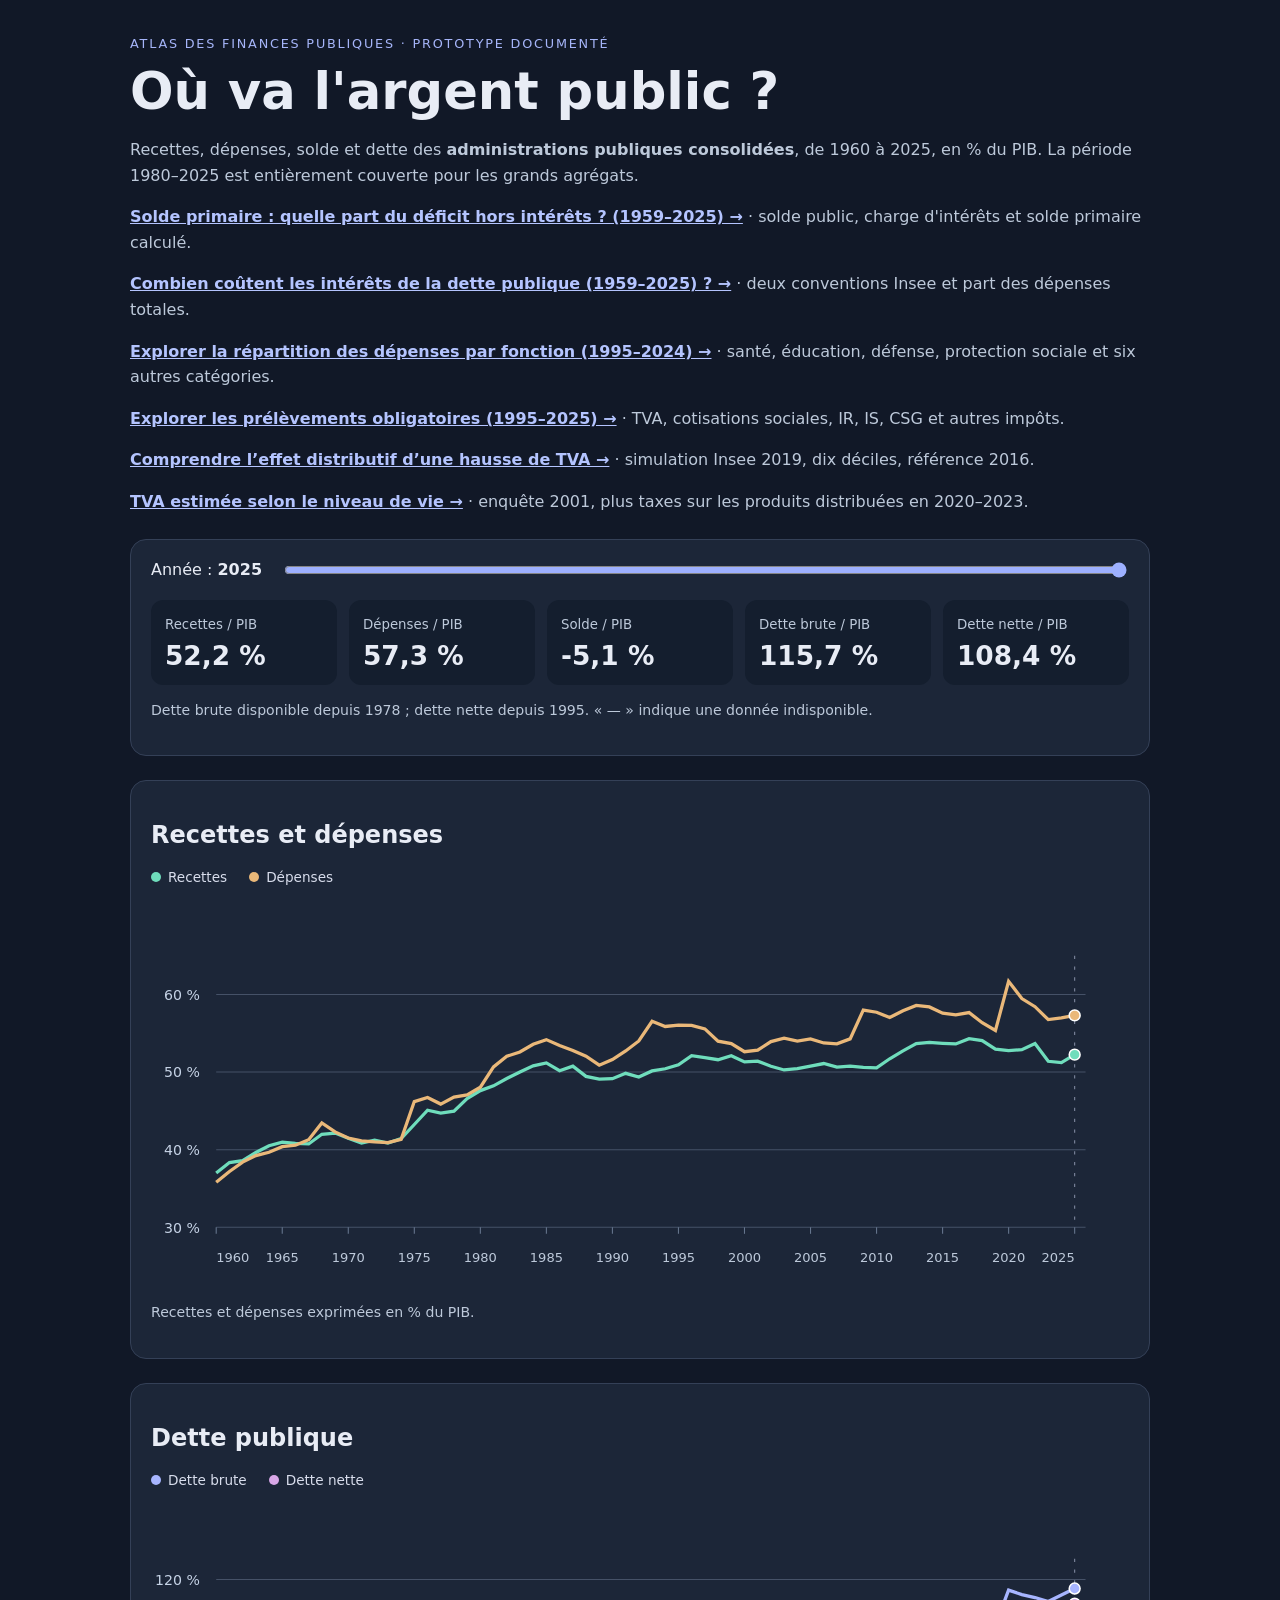
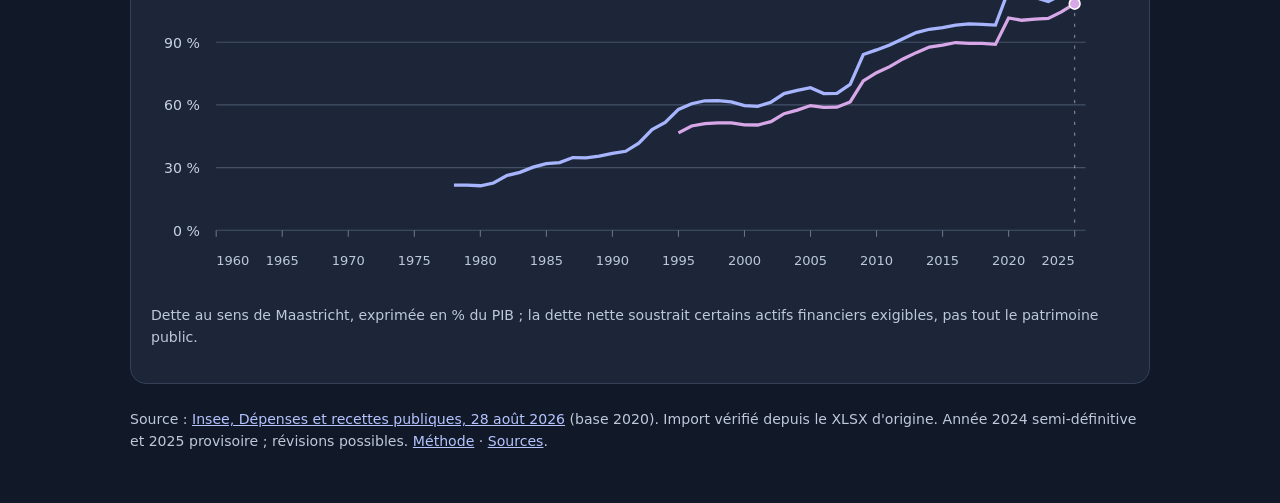
==== index.html @ 4e677087 "feat: explore S13 primary fiscal balance from official Insee accounts 1959–2025" ====
<!doctype html>
<html lang="fr"><head><meta charset="utf-8"><meta name="viewport" content="width=device-width,initial-scale=1">
<title>budget_fr — Finances publiques françaises 1960–2025</title>
<style>
:root{font-family:system-ui,-apple-system,sans-serif;color:#e8ecf5;background:#111827}*{box-sizing:border-box}
body{max-width:1060px;margin:auto;padding:36px 20px}h1{font-size:clamp(2rem,4vw,3.5rem);margin:10px 0}
p{line-height:1.6;color:#bdc9da}.eyebrow{color:#a6b5f9;text-transform:uppercase;letter-spacing:.14em;font-size:.8rem}
.panel{background:#1c2638;border:1px solid #344057;border-radius:16px;padding:20px;margin:24px 0}
.controls{display:flex;gap:20px;flex-wrap:wrap;align-items:center}.metrics{display:grid;grid-template-columns:repeat(5,minmax(0,1fr));gap:12px;margin-top:20px}
.metric{padding:14px;background:#141e2e;border-radius:12px}.metric strong{display:block;font-size:1.65rem;margin-top:7px}.metric small{color:#bdc9da}
input{accent-color:#9db0ff;flex:1;min-width:200px}svg{width:100%;height:auto;display:block}
.legend{display:flex;gap:22px;flex-wrap:wrap;font-size:.85rem;color:#d8ddec}
.dot{display:inline-block;width:10px;height:10px;border-radius:50%;margin-right:7px}.foot{font-size:.88rem}a{color:#b4c4ff}
@media(max-width:760px){.metrics{grid-template-columns:repeat(2,minmax(0,1fr))}}
@media(max-width:520px){body{padding:22px 14px}.metrics{grid-template-columns:1fr}}
</style></head><body>
<div class="eyebrow">Atlas des finances publiques · Prototype documenté</div>
<h1>Où va l'argent public&nbsp;?</h1>
<p>Recettes, dépenses, solde et dette des <strong>administrations publiques consolidées</strong>, de 1960 à 2025, en % du PIB. La période 1980–2025 est entièrement couverte pour les grands agrégats.</p>
<p><a href="/solde-primaire.html"><strong>Solde primaire : quelle part du déficit hors intérêts ? (1959–2025) →</strong></a> · solde public, charge d'intérêts et solde primaire calculé.</p>
<p><a href="/interets.html"><strong>Combien coûtent les intérêts de la dette publique (1959–2025) ? →</strong></a> · deux conventions Insee et part des dépenses totales.</p>
<p><a href="/fonctions.html"><strong>Explorer la répartition des dépenses par fonction (1995–2024) →</strong></a> · santé, éducation, défense, protection sociale et six autres catégories.</p>
<p><a href="/recettes.html"><strong>Explorer les prélèvements obligatoires (1995–2025) →</strong></a> · TVA, cotisations sociales, IR, IS, CSG et autres impôts.</p>
<p><a href="/tva-justice.html"><strong>Comprendre l’effet distributif d’une hausse de TVA →</strong></a> · simulation Insee 2019, dix déciles, référence 2016.</p>
<p><a href="/tva-incidence.html"><strong>TVA estimée selon le niveau de vie →</strong></a> · enquête 2001, plus taxes sur les produits distribuées en 2020–2023.</p>
<section class="panel"><div class="controls"><label for="year">Année : <strong id="year-label">2025</strong></label><input id="year" aria-label="Sélectionner une année" type="range" min="1960" max="2025" value="2025"></div>
<div class="metrics">
<div class="metric"><small>Recettes / PIB</small><strong id="revenue">—</strong></div>
<div class="metric"><small>Dépenses / PIB</small><strong id="expenditure">—</strong></div>
<div class="metric"><small>Solde / PIB</small><strong id="balance">—</strong></div>
<div class="metric"><small>Dette brute / PIB</small><strong id="gross-debt">—</strong></div>
<div class="metric"><small>Dette nette / PIB</small><strong id="net-debt">—</strong></div>
</div><p class="foot">Dette brute disponible depuis 1978 ; dette nette depuis 1995. « — » indique une donnée indisponible.</p></section>
<section class="panel"><h2>Recettes et dépenses</h2><div class="legend"><span><i class="dot" style="background:#6fddbc"></i>Recettes</span><span><i class="dot" style="background:#eab879"></i>Dépenses</span></div>
<svg id="chart" viewBox="0 0 900 370" role="img" aria-label="Évolution des recettes et dépenses publiques de 1960 à 2025, en pourcentage du PIB"></svg>
<p class="foot">Recettes et dépenses exprimées en % du PIB.</p></section>
<section class="panel"><h2>Dette publique</h2><div class="legend"><span><i class="dot" style="background:#a7b5ff"></i>Dette brute</span><span><i class="dot" style="background:#d8a7e7"></i>Dette nette</span></div>
<svg id="debt-chart" viewBox="0 0 900 370" role="img" aria-label="Dette publique brute depuis 1978 et dette nette depuis 1995"></svg>
<p class="foot">Dette au sens de Maastricht, exprimée en % du PIB ; la dette nette soustrait certains actifs financiers exigibles, pas tout le patrimoine public.</p></section>
<p class="foot">Source : <a href="https://www.insee.fr/fr/statistiques/2381414">Insee, Dépenses et recettes publiques, 28 août 2026</a> (base 2020). Import vérifié depuis le XLSX d'origine. Année 2024 semi-définitive et 2025 provisoire ; révisions possibles. <a href="METHODOLOGY.md">Méthode</a> · <a href="DATA_SOURCES.md">Sources</a>.</p>
<script>
(async()=>{
const response=await fetch('data/apu_1960_2025_pct_pib.csv');
if(!response.ok)throw Error('CSV indisponible');
const lines=(await response.text()).trim().split(/\r?\n/);
const fields=lines.shift().split(',');
const rows=lines.map(line=>{
 const columns=line.split(',');
 const item={};
 fields.forEach((key,i)=>{item[key]=columns[i]===''?null:Number(columns[i]);});
 return item;
});
const slider=document.getElementById('year');
const format=n=>n===null?'—':n.toLocaleString('fr-FR',{minimumFractionDigits:1,maximumFractionDigits:1})+' %';
const X=i=>60+i*790/(rows.length-1);
function yearTicks(start,end,compact){
 const step=compact?10:5;
 const years=[];
 for(let year=start;year<=end;year+=step)years.push(year);
 if(years[years.length-1]!==end){
  // Leave enough space between the last mobile ticks and the final year.
  if(compact && end-years[years.length-1]<7)years.pop();
  years.push(end);
 }
 return years;
}
const compactQuery=window.matchMedia('(max-width: 700px)');
function draw(id,series,low,high,ticks){
 const svg=document.getElementById(id);
 const Y=v=>315-(v-low)*250/(high-low);
 const grid=ticks.map(v=>'<line x1="60" x2="860" y1="'+Y(v)+'" y2="'+Y(v)+'" stroke="#455167"/><text x="45" y="'+(Y(v)+5)+'" font-size="13" fill="#c5d2e5" text-anchor="end">'+v+' %</text>').join('');
 const paths=series.map(s=>{
  let started=false;
  const path=rows.map((r,i)=>{
   const v=r[s.key];
   if(v===null){started=false;return '';}
   const op=started?'L':'M';started=true;
   return op+X(i).toFixed(1)+' '+Y(v).toFixed(1);
  }).filter(Boolean).join(' ');
  return '<path d="'+path+'" stroke="'+s.color+'" fill="none" stroke-width="3"/>';
 }).join('');
 const selected=Number(slider.value)-1960;
 const guide='<line x1="'+X(selected)+'" x2="'+X(selected)+'" y1="65" y2="315" stroke="#dbe4ff" stroke-dasharray="3 7" opacity=".52"/>';
 const markers=series.filter(s=>rows[selected][s.key]!==null).map(s=>
  '<circle cx="'+X(selected)+'" cy="'+Y(rows[selected][s.key])+'" r="5" fill="'+s.color+'" stroke="#fff" stroke-width="1.4"/>'
 ).join('');
 const years=yearTicks(1960,2025,compactQuery.matches);
 const labels=years.map((year,i)=>'<text x="'+X(year-1960)+'" y="347" fill="#bdc9da" font-size="12" text-anchor="'+(i===0?'start':i===years.length-1?'end':'middle')+'">'+year+'</text>').join('');
 const tickMarks=years.map(year=>'<line x1="'+X(year-1960)+'" x2="'+X(year-1960)+'" y1="315" y2="321" stroke="#65758d"/>').join('');
 svg.innerHTML=grid+paths+guide+markers+tickMarks+labels;
}
function selectYear(){
 const r=rows.find(r=>r.year===Number(slider.value));
 if(!r)return;
 document.getElementById('year-label').textContent=r.year;
 for(const [id,key] of [
  ['revenue','revenue_pct_gdp'],['expenditure','expenditure_pct_gdp'],
  ['balance','balance_pct_gdp'],['gross-debt','gross_debt_pct_gdp'],
  ['net-debt','net_debt_pct_gdp']])
   document.getElementById(id).textContent=format(r[key]);
 draw('chart',[{key:'revenue_pct_gdp',color:'#6fddbc'},{key:'expenditure_pct_gdp',color:'#eab879'}],30,65,[30,40,50,60]);
 draw('debt-chart',[{key:'gross_debt_pct_gdp',color:'#a7b5ff'},{key:'net_debt_pct_gdp',color:'#d8a7e7'}],0,130,[0,30,60,90,120]);
}
slider.addEventListener('input',selectYear);
compactQuery.addEventListener('change',selectYear);
selectYear();
})().catch(err=>{
 document.querySelector('.panel').insertAdjacentText('beforeend',
 'Erreur de chargement : '+err.message+'. Lancer python3 -m http.server 8000.');
});
</script></body></html>
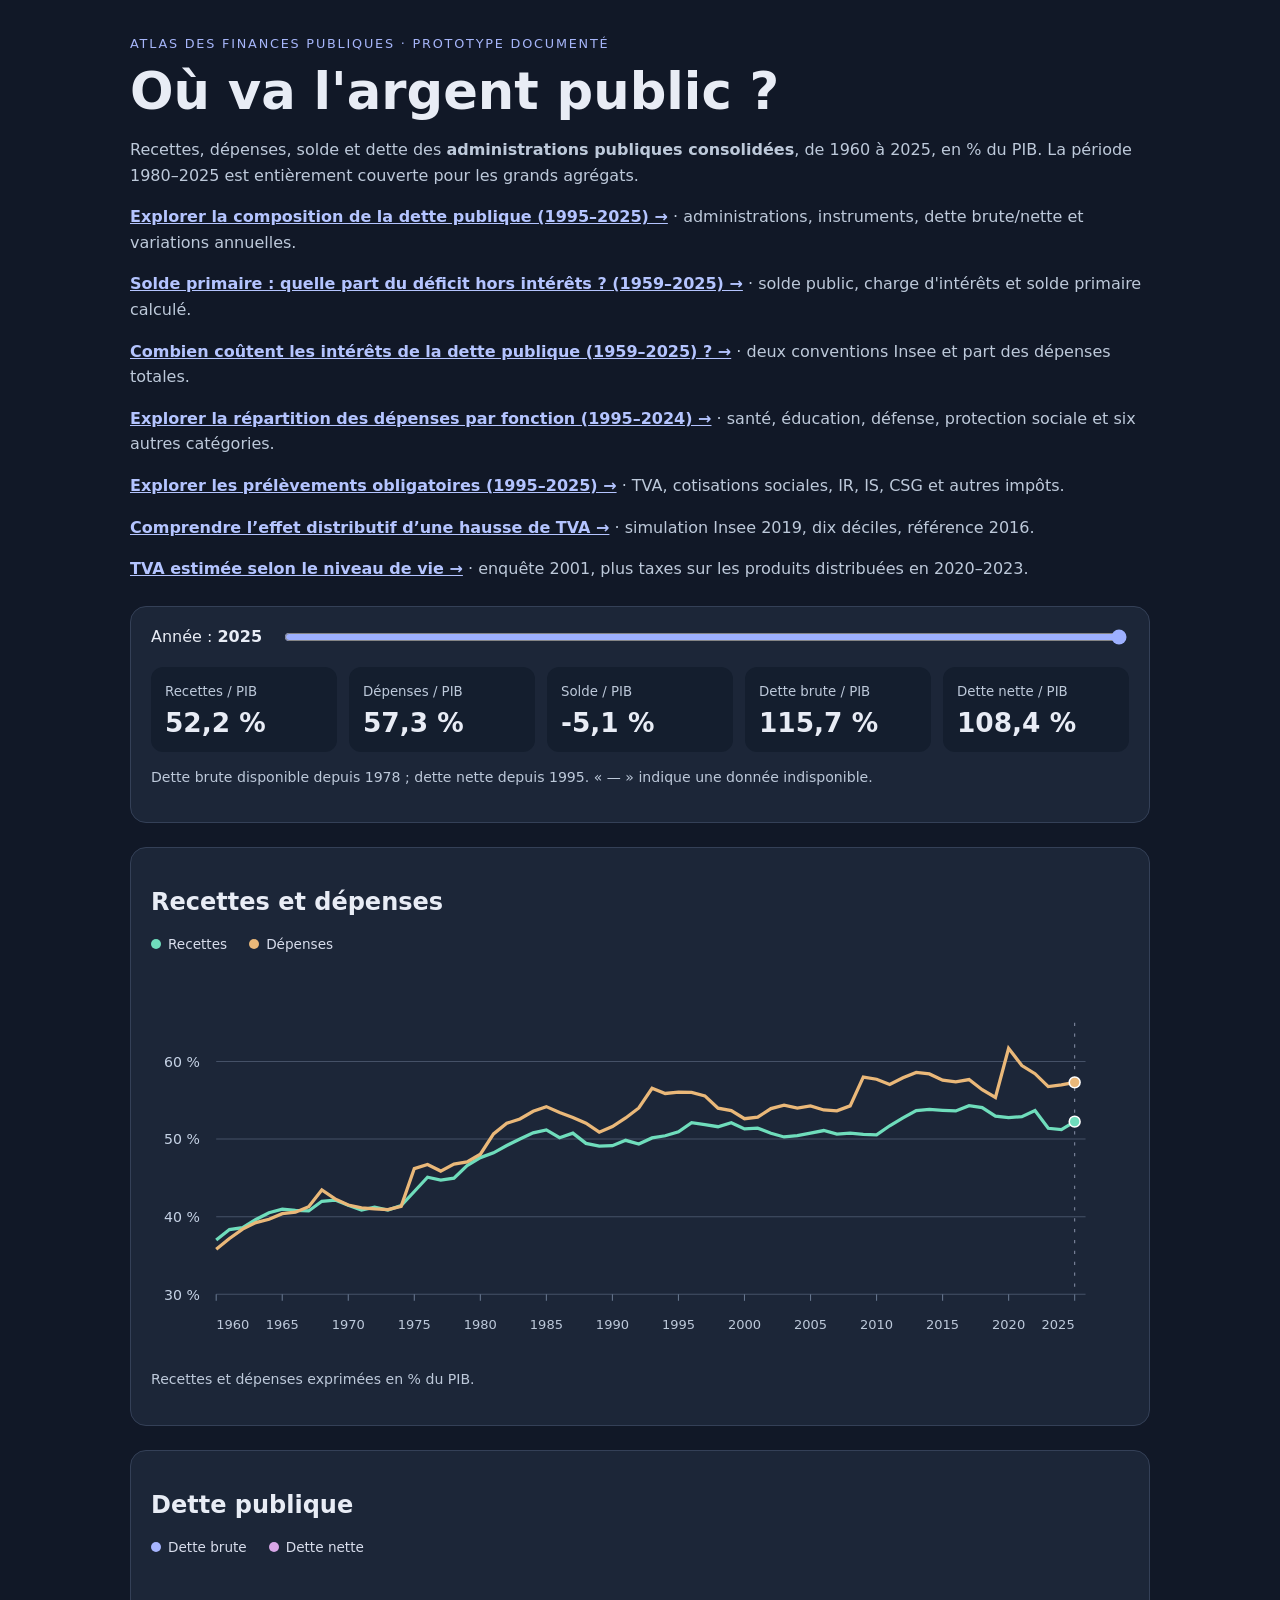
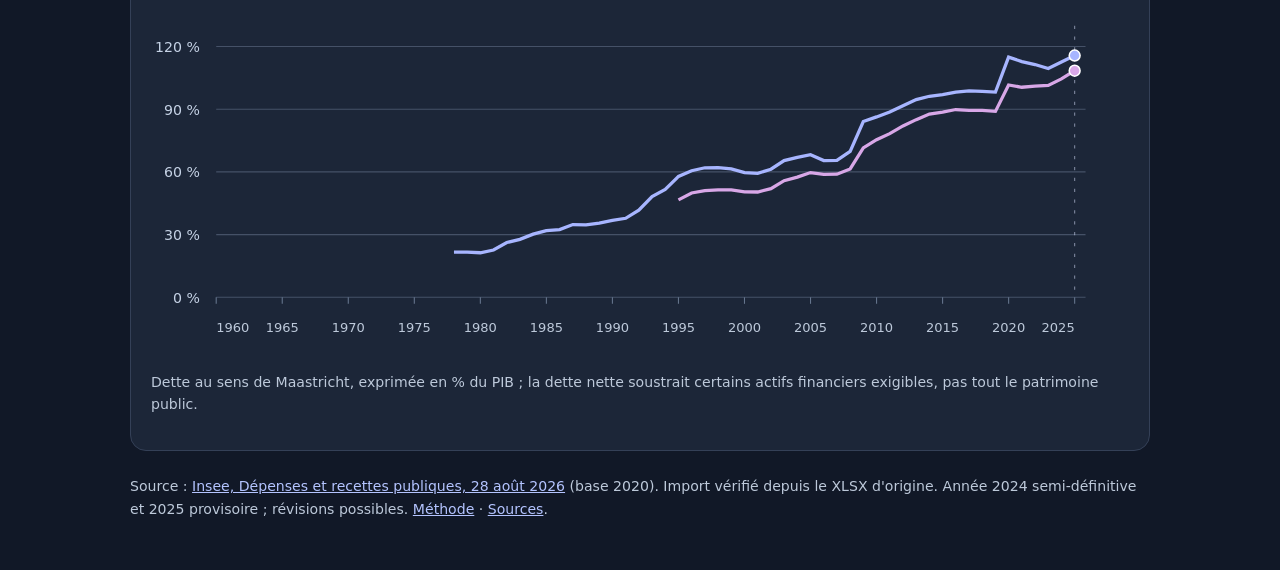
==== commit b215514d: "feat: explore composition of public debt 1995-2025" ====
--- a/index.html
+++ b/index.html
@@ -17,6 +17,7 @@
 <div class="eyebrow">Atlas des finances publiques · Prototype documenté</div>
 <h1>Où va l'argent public&nbsp;?</h1>
 <p>Recettes, dépenses, solde et dette des <strong>administrations publiques consolidées</strong>, de 1960 à 2025, en % du PIB. La période 1980–2025 est entièrement couverte pour les grands agrégats.</p>
+<p><a href="/dette.html"><strong>Explorer la composition de la dette publique (1995–2025) →</strong></a> · administrations, instruments, dette brute/nette et variations annuelles.</p>
 <p><a href="/solde-primaire.html"><strong>Solde primaire : quelle part du déficit hors intérêts ? (1959–2025) →</strong></a> · solde public, charge d'intérêts et solde primaire calculé.</p>
 <p><a href="/interets.html"><strong>Combien coûtent les intérêts de la dette publique (1959–2025) ? →</strong></a> · deux conventions Insee et part des dépenses totales.</p>
 <p><a href="/fonctions.html"><strong>Explorer la répartition des dépenses par fonction (1995–2024) →</strong></a> · santé, éducation, défense, protection sociale et six autres catégories.</p>
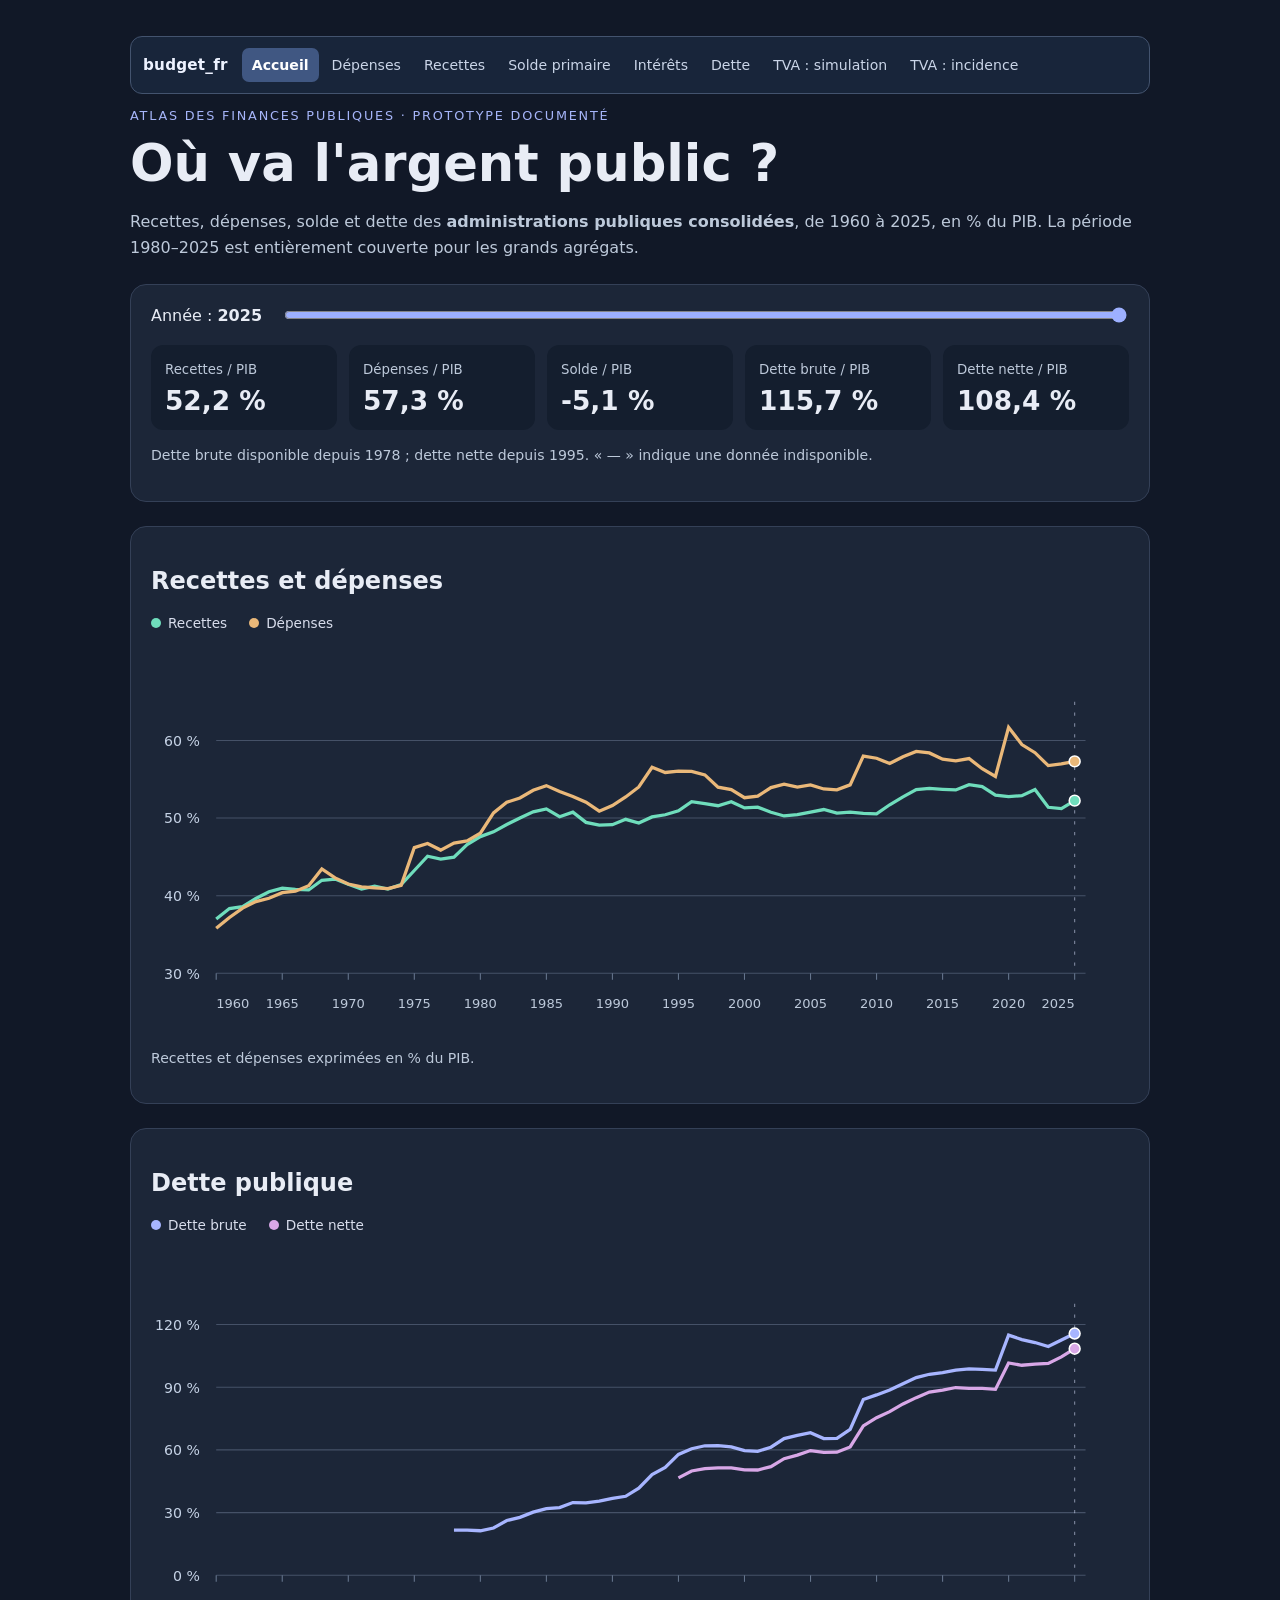
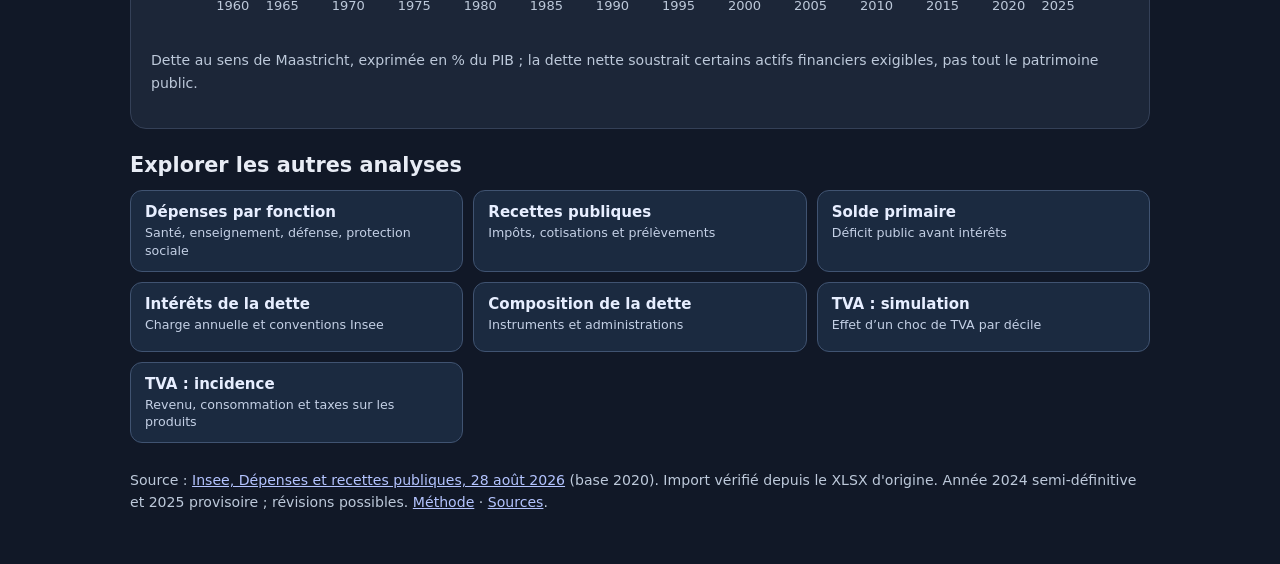
==== commit d62f309f: "feat(ui): unify atlas navigation and keep COFOG graph beside choices" ====
--- a/index.html
+++ b/index.html
@@ -13,17 +13,13 @@
 .dot{display:inline-block;width:10px;height:10px;border-radius:50%;margin-right:7px}.foot{font-size:.88rem}a{color:#b4c4ff}
 @media(max-width:760px){.metrics{grid-template-columns:repeat(2,minmax(0,1fr))}}
 @media(max-width:520px){body{padding:22px 14px}.metrics{grid-template-columns:1fr}}
-</style></head><body>
+</style><link rel="stylesheet" href="/atlas-nav.css">
+</head><body>
+<nav class="atlas-nav" aria-label="Sections de l’atlas"><a class="atlas-nav__brand" href="/">budget_fr</a><div class="atlas-nav__links"><a href="/" aria-current="page">Accueil</a><a href="/fonctions.html">Dépenses</a><a href="/recettes.html">Recettes</a><a href="/solde-primaire.html">Solde primaire</a><a href="/interets.html">Intérêts</a><a href="/dette.html">Dette</a><a href="/tva-justice.html">TVA : simulation</a><a href="/tva-incidence.html">TVA : incidence</a></div></nav>
 <div class="eyebrow">Atlas des finances publiques · Prototype documenté</div>
 <h1>Où va l'argent public&nbsp;?</h1>
 <p>Recettes, dépenses, solde et dette des <strong>administrations publiques consolidées</strong>, de 1960 à 2025, en % du PIB. La période 1980–2025 est entièrement couverte pour les grands agrégats.</p>
-<p><a href="/dette.html"><strong>Explorer la composition de la dette publique (1995–2025) →</strong></a> · administrations, instruments, dette brute/nette et variations annuelles.</p>
-<p><a href="/solde-primaire.html"><strong>Solde primaire : quelle part du déficit hors intérêts ? (1959–2025) →</strong></a> · solde public, charge d'intérêts et solde primaire calculé.</p>
-<p><a href="/interets.html"><strong>Combien coûtent les intérêts de la dette publique (1959–2025) ? →</strong></a> · deux conventions Insee et part des dépenses totales.</p>
-<p><a href="/fonctions.html"><strong>Explorer la répartition des dépenses par fonction (1995–2024) →</strong></a> · santé, éducation, défense, protection sociale et six autres catégories.</p>
-<p><a href="/recettes.html"><strong>Explorer les prélèvements obligatoires (1995–2025) →</strong></a> · TVA, cotisations sociales, IR, IS, CSG et autres impôts.</p>
-<p><a href="/tva-justice.html"><strong>Comprendre l’effet distributif d’une hausse de TVA →</strong></a> · simulation Insee 2019, dix déciles, référence 2016.</p>
-<p><a href="/tva-incidence.html"><strong>TVA estimée selon le niveau de vie →</strong></a> · enquête 2001, plus taxes sur les produits distribuées en 2020–2023.</p>
+
 <section class="panel"><div class="controls"><label for="year">Année : <strong id="year-label">2025</strong></label><input id="year" aria-label="Sélectionner une année" type="range" min="1960" max="2025" value="2025"></div>
 <div class="metrics">
 <div class="metric"><small>Recettes / PIB</small><strong id="revenue">—</strong></div>
@@ -38,6 +34,15 @@
 <section class="panel"><h2>Dette publique</h2><div class="legend"><span><i class="dot" style="background:#a7b5ff"></i>Dette brute</span><span><i class="dot" style="background:#d8a7e7"></i>Dette nette</span></div>
 <svg id="debt-chart" viewBox="0 0 900 370" role="img" aria-label="Dette publique brute depuis 1978 et dette nette depuis 1995"></svg>
 <p class="foot">Dette au sens de Maastricht, exprimée en % du PIB ; la dette nette soustrait certains actifs financiers exigibles, pas tout le patrimoine public.</p></section>
+<section class="explore-atlas" aria-labelledby="explore-heading"><h2 id="explore-heading">Explorer les autres analyses</h2><div class="atlas-card-grid">
+<a class="atlas-card" href="/fonctions.html"><strong>Dépenses par fonction</strong><small>Santé, enseignement, défense, protection sociale</small></a>
+<a class="atlas-card" href="/recettes.html"><strong>Recettes publiques</strong><small>Impôts, cotisations et prélèvements</small></a>
+<a class="atlas-card" href="/solde-primaire.html"><strong>Solde primaire</strong><small>Déficit public avant intérêts</small></a>
+<a class="atlas-card" href="/interets.html"><strong>Intérêts de la dette</strong><small>Charge annuelle et conventions Insee</small></a>
+<a class="atlas-card" href="/dette.html"><strong>Composition de la dette</strong><small>Instruments et administrations</small></a>
+<a class="atlas-card" href="/tva-justice.html"><strong>TVA : simulation</strong><small>Effet d’un choc de TVA par décile</small></a>
+<a class="atlas-card" href="/tva-incidence.html"><strong>TVA : incidence</strong><small>Revenu, consommation et taxes sur les produits</small></a>
+</div></section>
 <p class="foot">Source : <a href="https://www.insee.fr/fr/statistiques/2381414">Insee, Dépenses et recettes publiques, 28 août 2026</a> (base 2020). Import vérifié depuis le XLSX d'origine. Année 2024 semi-définitive et 2025 provisoire ; révisions possibles. <a href="METHODOLOGY.md">Méthode</a> · <a href="DATA_SOURCES.md">Sources</a>.</p>
 <script>
 (async()=>{
--- a/atlas-nav.css
+++ b/atlas-nav.css
@@ -0,0 +1,16 @@
+/* Navigation de l'atlas : seul fichier partagé, aucune dépendance JS */
+.atlas-nav{display:flex;align-items:center;gap:14px;margin:0 0 14px;padding:9px 12px;background:#18253a;border:1px solid #43536e;border-radius:12px;position:sticky;top:7px;z-index:20;min-width:0;font-size:.88rem}
+.atlas-nav__brand{white-space:nowrap;color:#edf2ff!important;text-decoration:none;font-size:.95rem;font-weight:800;letter-spacing:.015em}
+.atlas-nav__links{display:flex;gap:3px;align-items:center;overflow-x:auto;min-width:0;max-width:100%;scrollbar-width:thin;white-space:nowrap;padding:2px 0}
+.atlas-nav__links a{color:#cad5e8;text-decoration:none;border-radius:7px;display:inline-flex;align-items:center;min-height:34px;padding:6px 10px;white-space:nowrap}
+.atlas-nav__links a:hover,.atlas-nav__links a:focus-visible{background:#34445f;color:#fff;outline-offset:-2px}
+.atlas-nav__links a[aria-current=page]{background:#405782;color:#fff;font-weight:700}
+.atlas-nav__brand:focus-visible{outline:2px solid #ffdda7;outline-offset:2px}
+.explore-atlas{margin:20px 0 26px}
+.explore-atlas h2{margin:0 0 13px;font-size:1.3rem}
+.atlas-card-grid{display:grid;grid-template-columns:repeat(3,minmax(0,1fr));gap:10px}
+.atlas-card{display:block;border:1px solid #405371;border-radius:12px;background:#1b2a40;padding:12px 14px;text-decoration:none;color:#e7eeff!important;min-height:70px}
+.atlas-card:hover,.atlas-card:focus-visible{border-color:#a7bafa;background:#273956;outline:2px solid #adc0ef;outline-offset:2px}
+.atlas-card strong{display:block;font-size:.94rem}.atlas-card small{display:block;margin-top:3px;color:#c4d0e5;font-size:.79rem;line-height:1.35}
+@media(max-width:850px){.atlas-nav{gap:8px;padding:7px 8px}.atlas-nav__brand{font-size:.85rem}.atlas-nav__links a{padding:6px 8px}.atlas-card-grid{grid-template-columns:repeat(2,minmax(0,1fr))}}
+@media(max-width:520px){.atlas-nav{margin-bottom:10px;top:0}.atlas-card-grid{grid-template-columns:1fr}}
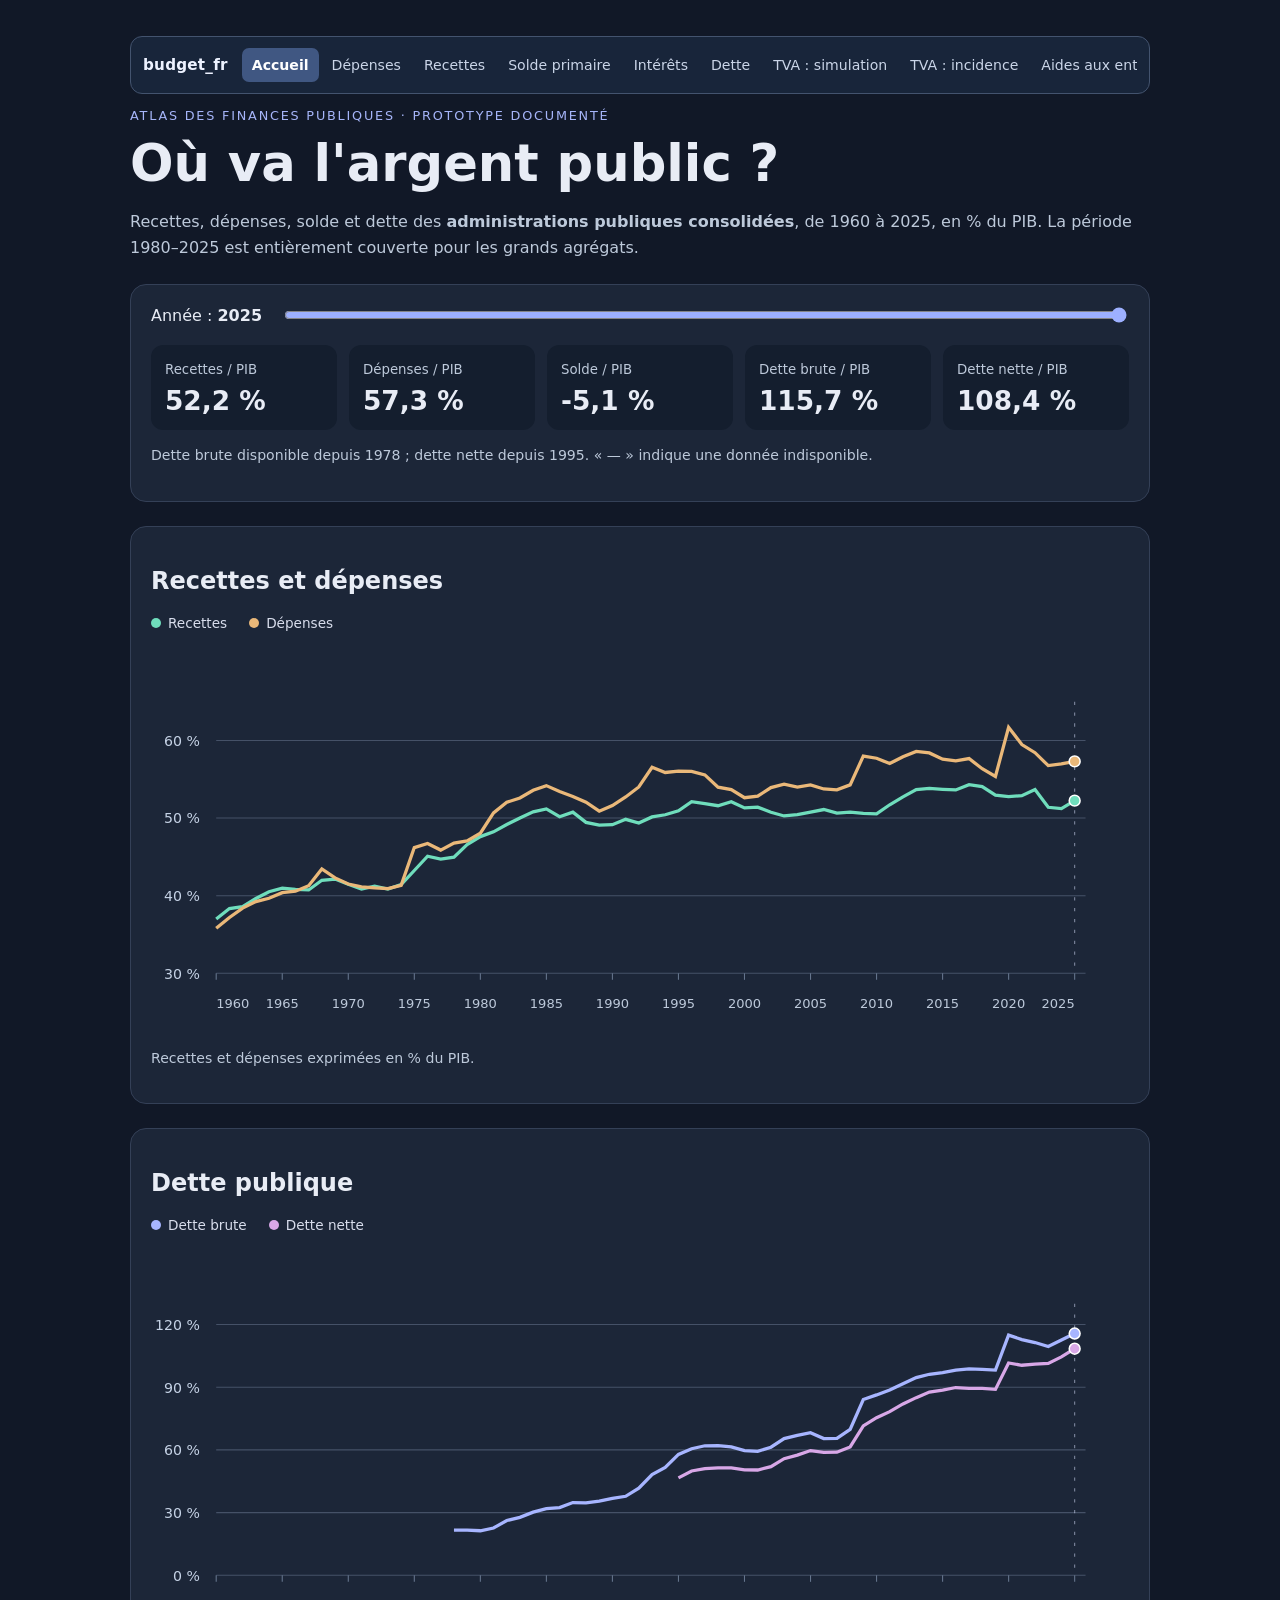
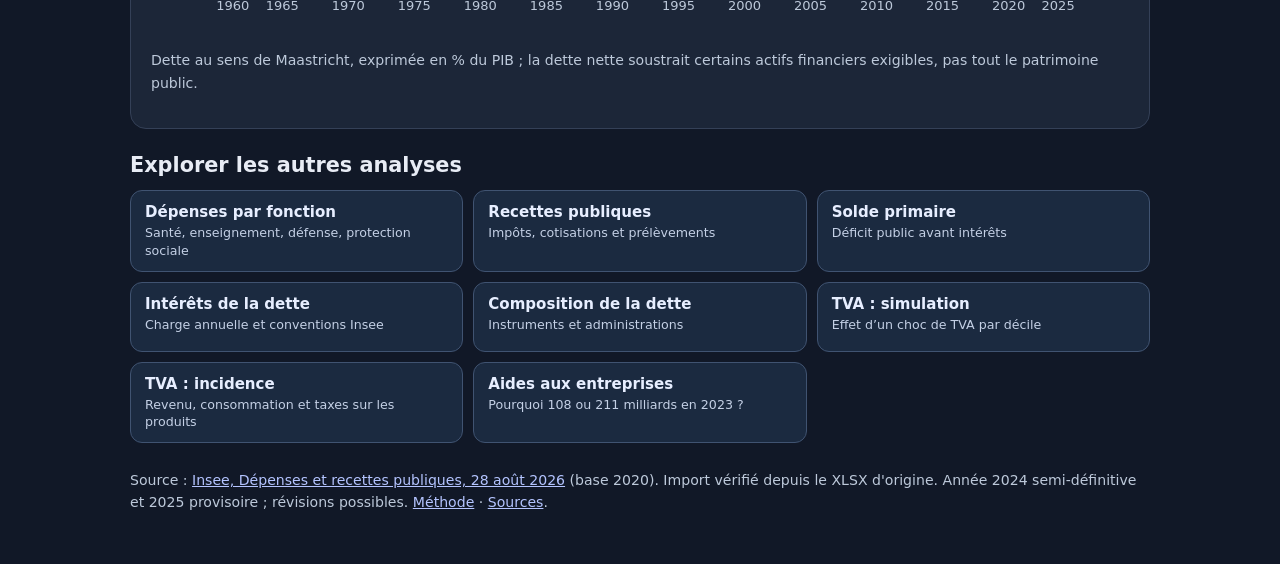
==== commit a1a794c4: "feat: document public business aid scopes and investigation" ====
--- a/index.html
+++ b/index.html
@@ -15,7 +15,7 @@
 @media(max-width:520px){body{padding:22px 14px}.metrics{grid-template-columns:1fr}}
 </style><link rel="stylesheet" href="/atlas-nav.css">
 </head><body>
-<nav class="atlas-nav" aria-label="Sections de l’atlas"><a class="atlas-nav__brand" href="/">budget_fr</a><div class="atlas-nav__links"><a href="/" aria-current="page">Accueil</a><a href="/fonctions.html">Dépenses</a><a href="/recettes.html">Recettes</a><a href="/solde-primaire.html">Solde primaire</a><a href="/interets.html">Intérêts</a><a href="/dette.html">Dette</a><a href="/tva-justice.html">TVA : simulation</a><a href="/tva-incidence.html">TVA : incidence</a></div></nav>
+<nav class="atlas-nav" aria-label="Sections de l’atlas"><a class="atlas-nav__brand" href="/">budget_fr</a><div class="atlas-nav__links"><a href="/" aria-current="page">Accueil</a><a href="/fonctions.html">Dépenses</a><a href="/recettes.html">Recettes</a><a href="/solde-primaire.html">Solde primaire</a><a href="/interets.html">Intérêts</a><a href="/dette.html">Dette</a><a href="/tva-justice.html">TVA : simulation</a><a href="/tva-incidence.html">TVA : incidence</a><a href="/aides-entreprises.html">Aides aux entreprises</a></div></nav>
 <div class="eyebrow">Atlas des finances publiques · Prototype documenté</div>
 <h1>Où va l'argent public&nbsp;?</h1>
 <p>Recettes, dépenses, solde et dette des <strong>administrations publiques consolidées</strong>, de 1960 à 2025, en % du PIB. La période 1980–2025 est entièrement couverte pour les grands agrégats.</p>
@@ -42,6 +42,7 @@
 <a class="atlas-card" href="/dette.html"><strong>Composition de la dette</strong><small>Instruments et administrations</small></a>
 <a class="atlas-card" href="/tva-justice.html"><strong>TVA : simulation</strong><small>Effet d’un choc de TVA par décile</small></a>
 <a class="atlas-card" href="/tva-incidence.html"><strong>TVA : incidence</strong><small>Revenu, consommation et taxes sur les produits</small></a>
+<a class="atlas-card" href="/aides-entreprises.html"><strong>Aides aux entreprises</strong><small>Pourquoi 108 ou 211 milliards en 2023 ?</small></a>
 </div></section>
 <p class="foot">Source : <a href="https://www.insee.fr/fr/statistiques/2381414">Insee, Dépenses et recettes publiques, 28 août 2026</a> (base 2020). Import vérifié depuis le XLSX d'origine. Année 2024 semi-définitive et 2025 provisoire ; révisions possibles. <a href="METHODOLOGY.md">Méthode</a> · <a href="DATA_SOURCES.md">Sources</a>.</p>
 <script>
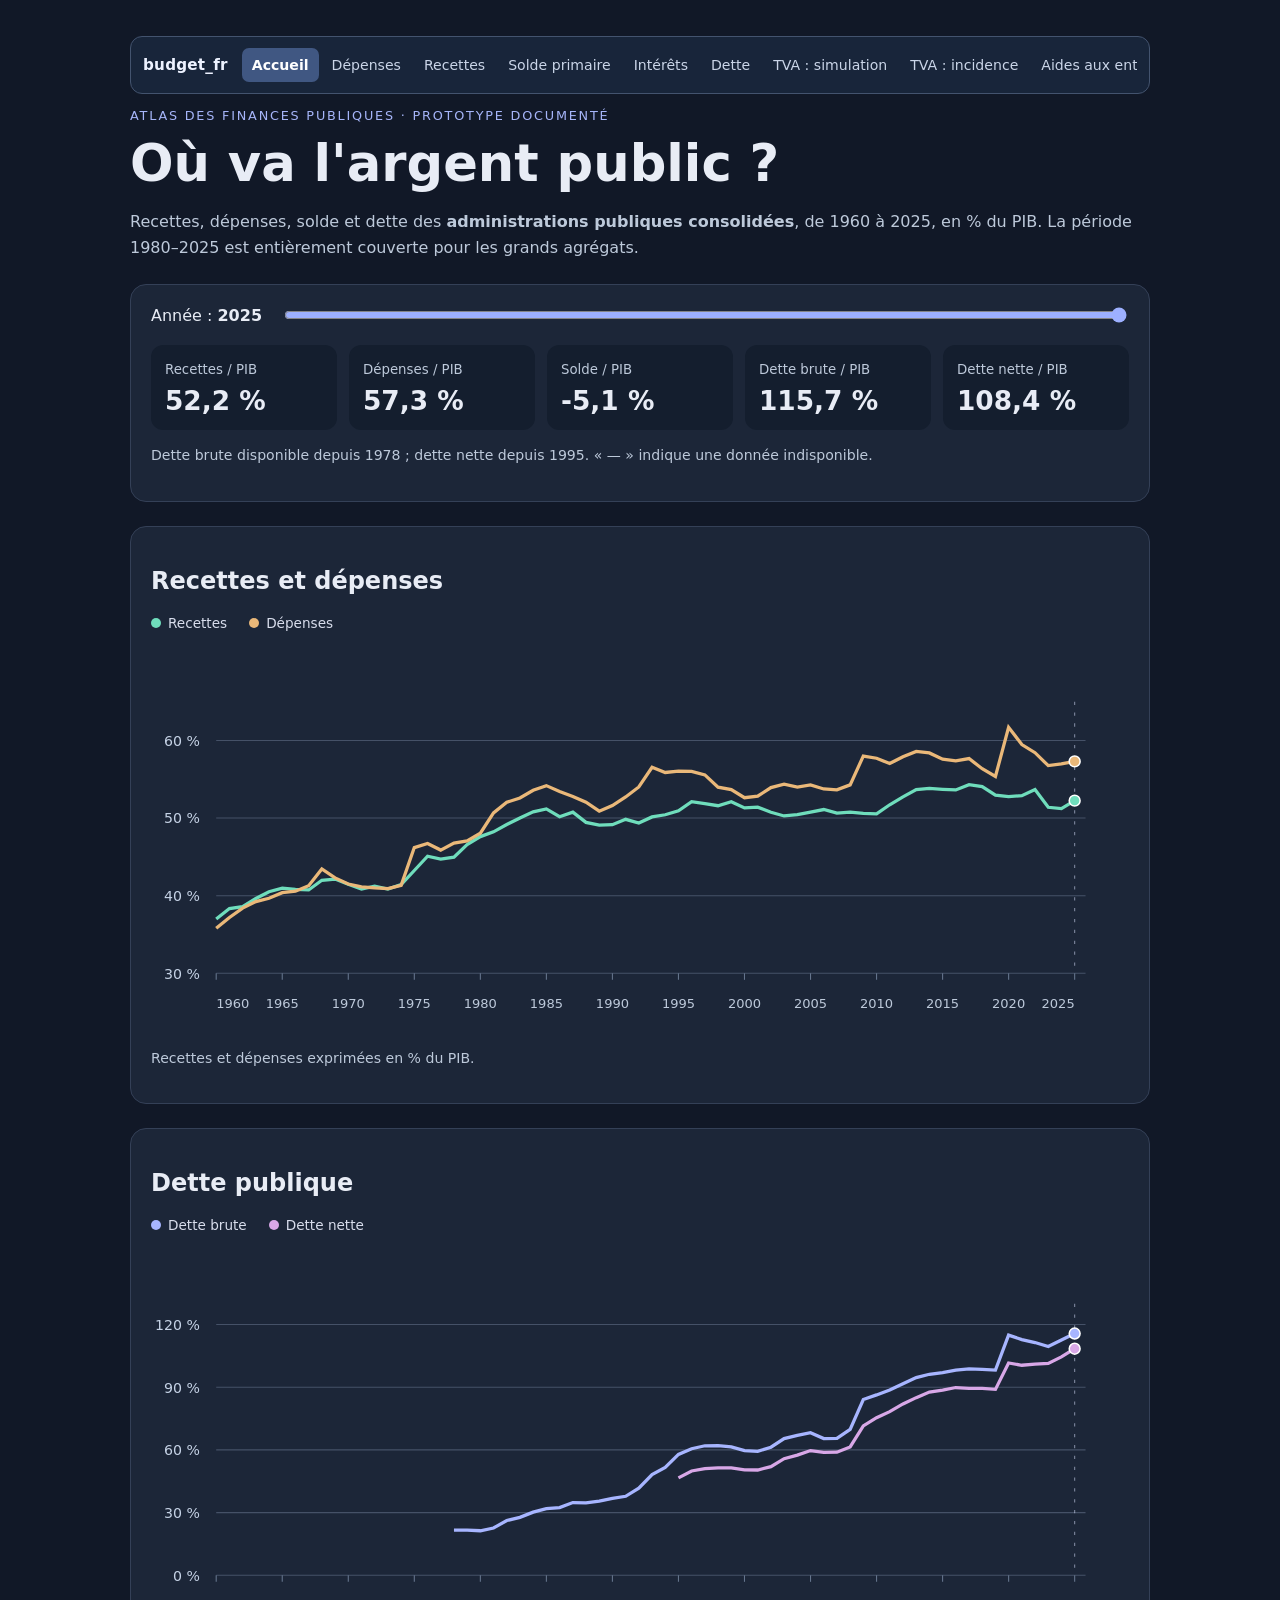
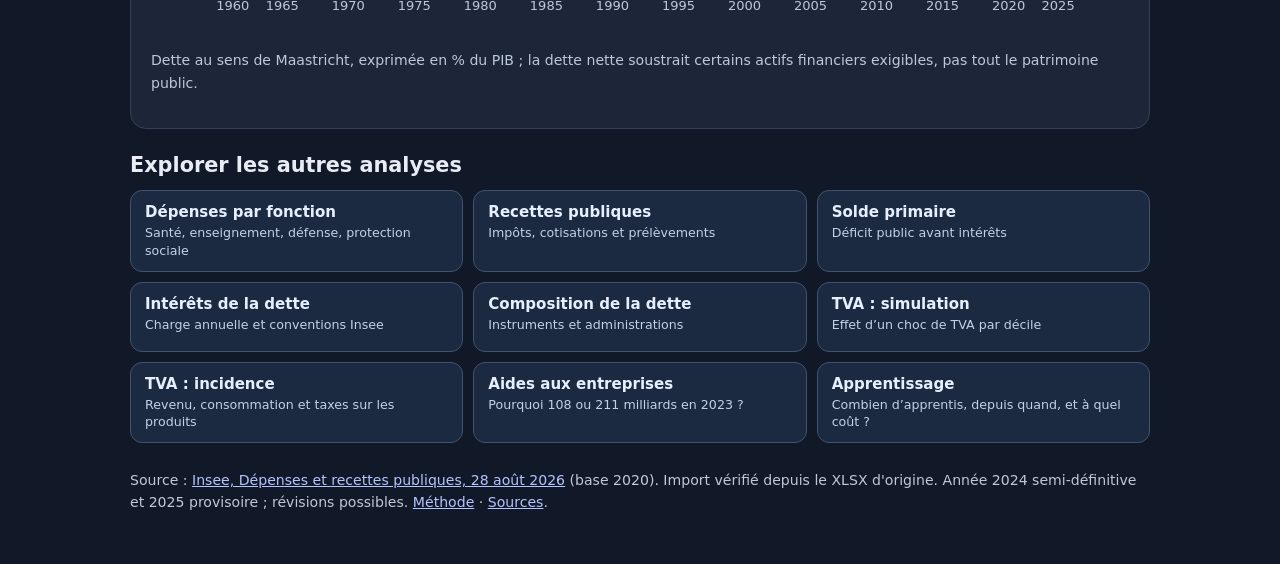
==== commit 2d889075: "feat: APPRENTISSAGE standalone history counts and financing" ====
--- a/index.html
+++ b/index.html
@@ -15,7 +15,7 @@
 @media(max-width:520px){body{padding:22px 14px}.metrics{grid-template-columns:1fr}}
 </style><link rel="stylesheet" href="/atlas-nav.css">
 </head><body>
-<nav class="atlas-nav" aria-label="Sections de l’atlas"><a class="atlas-nav__brand" href="/">budget_fr</a><div class="atlas-nav__links"><a href="/" aria-current="page">Accueil</a><a href="/fonctions.html">Dépenses</a><a href="/recettes.html">Recettes</a><a href="/solde-primaire.html">Solde primaire</a><a href="/interets.html">Intérêts</a><a href="/dette.html">Dette</a><a href="/tva-justice.html">TVA : simulation</a><a href="/tva-incidence.html">TVA : incidence</a><a href="/aides-entreprises.html">Aides aux entreprises</a></div></nav>
+<nav class="atlas-nav" aria-label="Sections de l’atlas"><a class="atlas-nav__brand" href="/">budget_fr</a><div class="atlas-nav__links"><a href="/" aria-current="page">Accueil</a><a href="/fonctions.html">Dépenses</a><a href="/recettes.html">Recettes</a><a href="/solde-primaire.html">Solde primaire</a><a href="/interets.html">Intérêts</a><a href="/dette.html">Dette</a><a href="/tva-justice.html">TVA : simulation</a><a href="/tva-incidence.html">TVA : incidence</a><a href="/aides-entreprises.html">Aides aux entreprises</a><a href="/apprentissage.html">Apprentissage</a></div></nav>
 <div class="eyebrow">Atlas des finances publiques · Prototype documenté</div>
 <h1>Où va l'argent public&nbsp;?</h1>
 <p>Recettes, dépenses, solde et dette des <strong>administrations publiques consolidées</strong>, de 1960 à 2025, en % du PIB. La période 1980–2025 est entièrement couverte pour les grands agrégats.</p>
@@ -43,6 +43,7 @@
 <a class="atlas-card" href="/tva-justice.html"><strong>TVA : simulation</strong><small>Effet d’un choc de TVA par décile</small></a>
 <a class="atlas-card" href="/tva-incidence.html"><strong>TVA : incidence</strong><small>Revenu, consommation et taxes sur les produits</small></a>
 <a class="atlas-card" href="/aides-entreprises.html"><strong>Aides aux entreprises</strong><small>Pourquoi 108 ou 211 milliards en 2023 ?</small></a>
+<a class="atlas-card" href="/apprentissage.html"><strong>Apprentissage</strong><small>Combien d’apprentis, depuis quand, et à quel coût ?</small></a>
 </div></section>
 <p class="foot">Source : <a href="https://www.insee.fr/fr/statistiques/2381414">Insee, Dépenses et recettes publiques, 28 août 2026</a> (base 2020). Import vérifié depuis le XLSX d'origine. Année 2024 semi-définitive et 2025 provisoire ; révisions possibles. <a href="METHODOLOGY.md">Méthode</a> · <a href="DATA_SOURCES.md">Sources</a>.</p>
 <script>
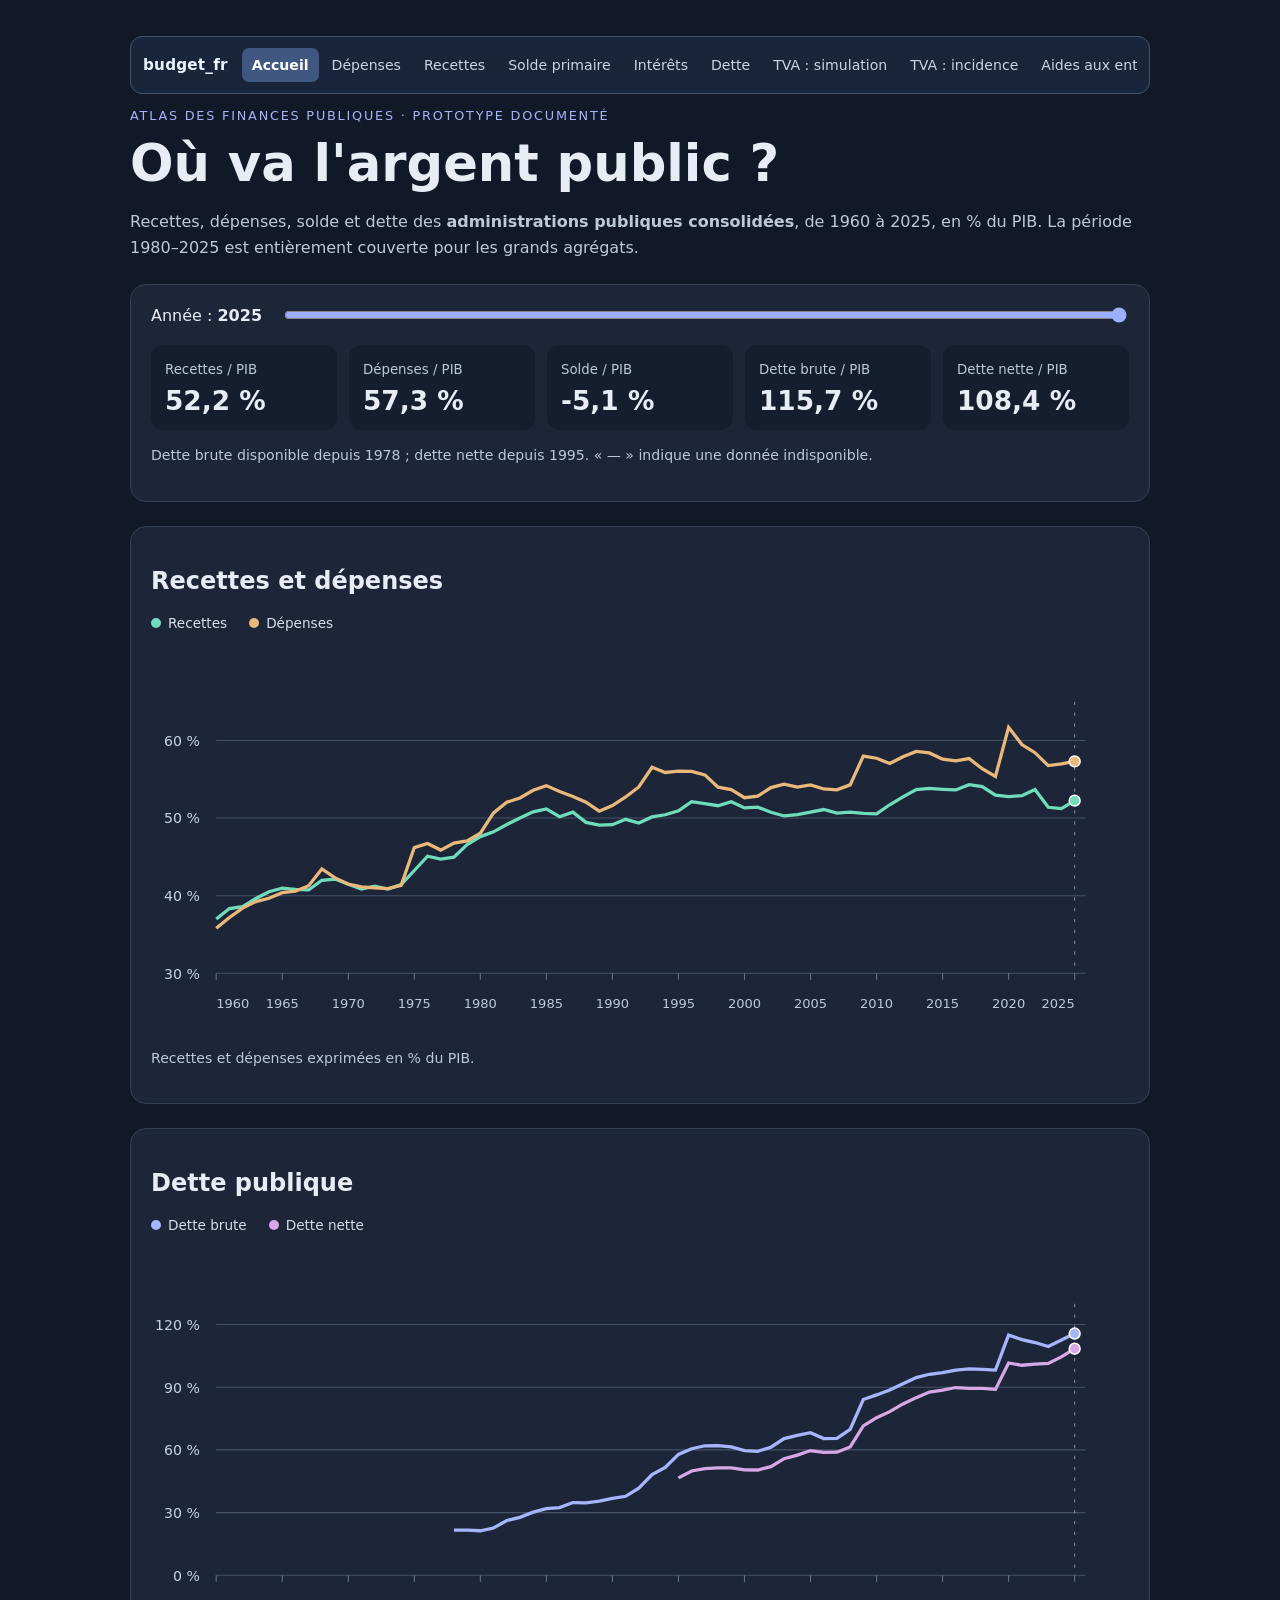
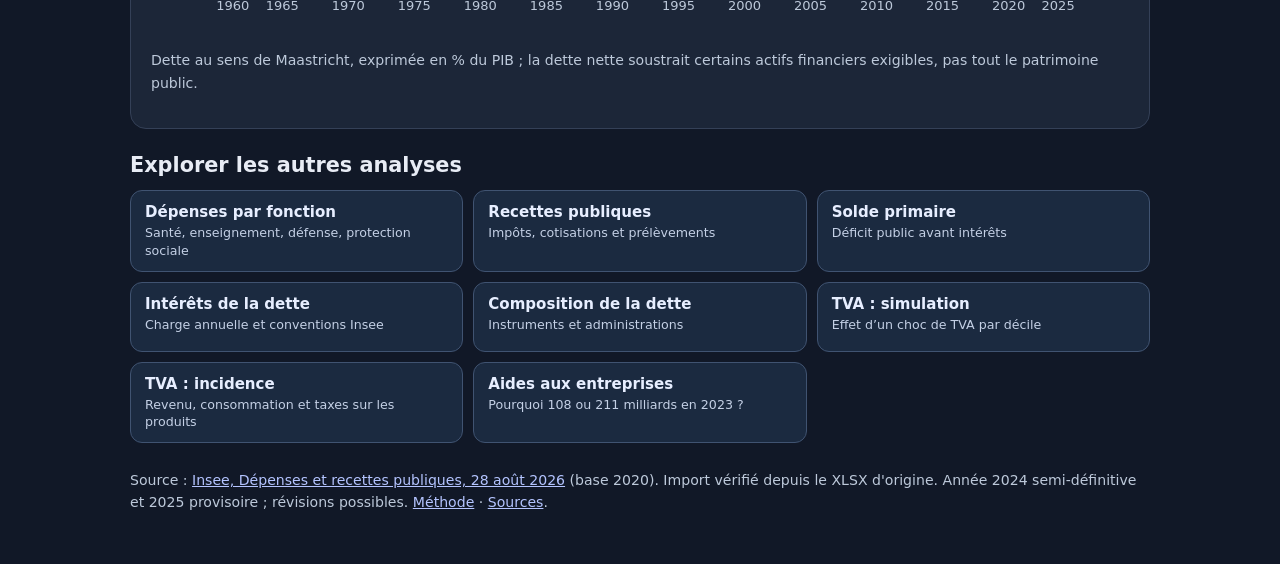
==== commit 9a34a6e5: "Merge pull request #30 from Kiwinokoto/dev/aides-entreprises-perimetres-20261017 feat: comprendre le" ====
--- a/index.html
+++ b/index.html
@@ -15,7 +15,7 @@
 @media(max-width:520px){body{padding:22px 14px}.metrics{grid-template-columns:1fr}}
 </style><link rel="stylesheet" href="/atlas-nav.css">
 </head><body>
-<nav class="atlas-nav" aria-label="Sections de l’atlas"><a class="atlas-nav__brand" href="/">budget_fr</a><div class="atlas-nav__links"><a href="/" aria-current="page">Accueil</a><a href="/fonctions.html">Dépenses</a><a href="/recettes.html">Recettes</a><a href="/solde-primaire.html">Solde primaire</a><a href="/interets.html">Intérêts</a><a href="/dette.html">Dette</a><a href="/tva-justice.html">TVA : simulation</a><a href="/tva-incidence.html">TVA : incidence</a><a href="/aides-entreprises.html">Aides aux entreprises</a><a href="/apprentissage.html">Apprentissage</a></div></nav>
+<nav class="atlas-nav" aria-label="Sections de l’atlas"><a class="atlas-nav__brand" href="/">budget_fr</a><div class="atlas-nav__links"><a href="/" aria-current="page">Accueil</a><a href="/fonctions.html">Dépenses</a><a href="/recettes.html">Recettes</a><a href="/solde-primaire.html">Solde primaire</a><a href="/interets.html">Intérêts</a><a href="/dette.html">Dette</a><a href="/tva-justice.html">TVA : simulation</a><a href="/tva-incidence.html">TVA : incidence</a><a href="/aides-entreprises.html">Aides aux entreprises</a></div></nav>
 <div class="eyebrow">Atlas des finances publiques · Prototype documenté</div>
 <h1>Où va l'argent public&nbsp;?</h1>
 <p>Recettes, dépenses, solde et dette des <strong>administrations publiques consolidées</strong>, de 1960 à 2025, en % du PIB. La période 1980–2025 est entièrement couverte pour les grands agrégats.</p>
@@ -43,7 +43,6 @@
 <a class="atlas-card" href="/tva-justice.html"><strong>TVA : simulation</strong><small>Effet d’un choc de TVA par décile</small></a>
 <a class="atlas-card" href="/tva-incidence.html"><strong>TVA : incidence</strong><small>Revenu, consommation et taxes sur les produits</small></a>
 <a class="atlas-card" href="/aides-entreprises.html"><strong>Aides aux entreprises</strong><small>Pourquoi 108 ou 211 milliards en 2023 ?</small></a>
-<a class="atlas-card" href="/apprentissage.html"><strong>Apprentissage</strong><small>Combien d’apprentis, depuis quand, et à quel coût ?</small></a>
 </div></section>
 <p class="foot">Source : <a href="https://www.insee.fr/fr/statistiques/2381414">Insee, Dépenses et recettes publiques, 28 août 2026</a> (base 2020). Import vérifié depuis le XLSX d'origine. Année 2024 semi-définitive et 2025 provisoire ; révisions possibles. <a href="METHODOLOGY.md">Méthode</a> · <a href="DATA_SOURCES.md">Sources</a>.</p>
 <script>
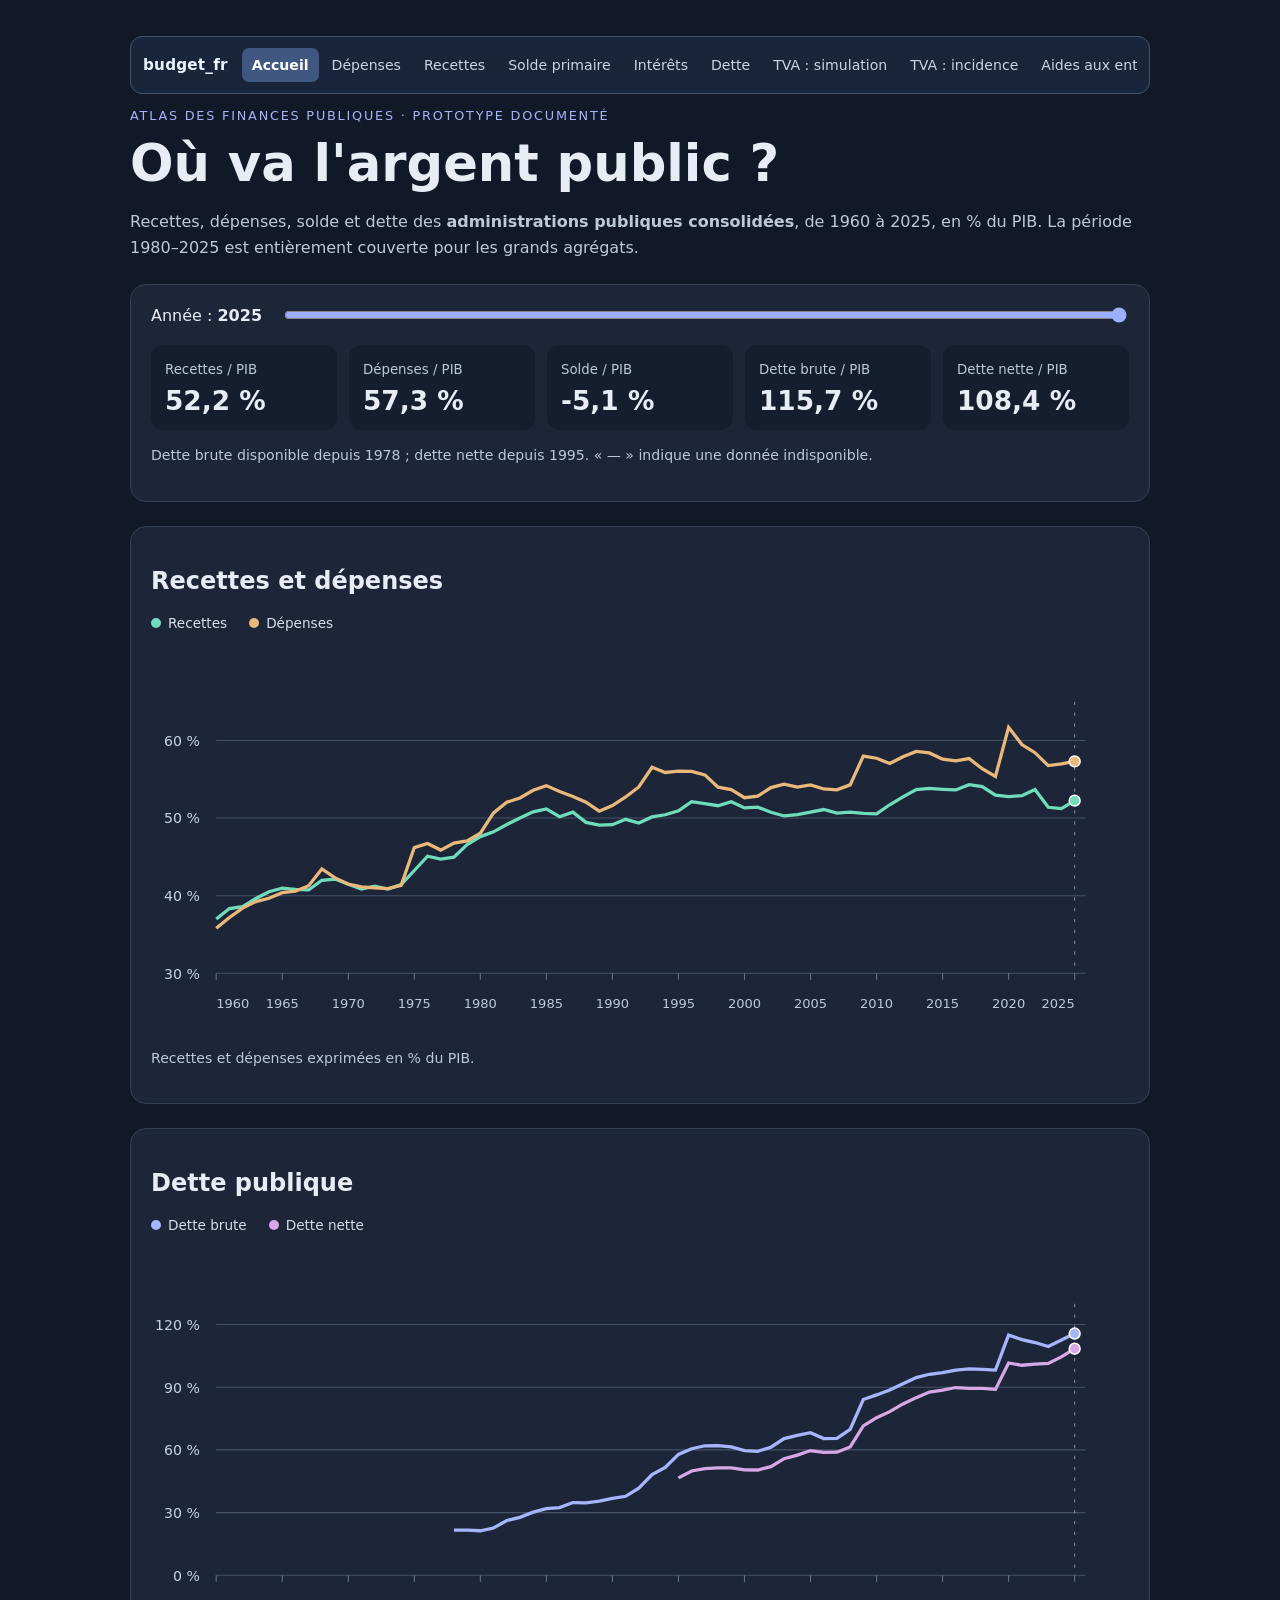
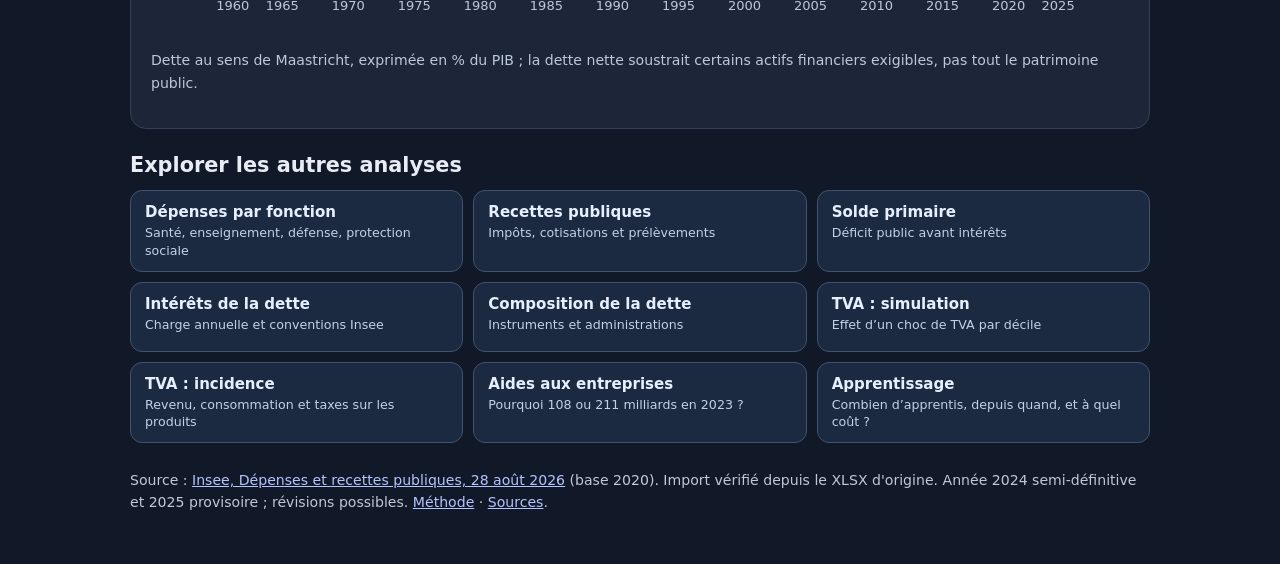
==== commit 200a4b4e: "Merge pull request #31 from Kiwinokoto/dev/apprentissage-autonome-20261017 feat: APPRENTISSAGE, chap" ====
--- a/index.html
+++ b/index.html
@@ -15,7 +15,7 @@
 @media(max-width:520px){body{padding:22px 14px}.metrics{grid-template-columns:1fr}}
 </style><link rel="stylesheet" href="/atlas-nav.css">
 </head><body>
-<nav class="atlas-nav" aria-label="Sections de l’atlas"><a class="atlas-nav__brand" href="/">budget_fr</a><div class="atlas-nav__links"><a href="/" aria-current="page">Accueil</a><a href="/fonctions.html">Dépenses</a><a href="/recettes.html">Recettes</a><a href="/solde-primaire.html">Solde primaire</a><a href="/interets.html">Intérêts</a><a href="/dette.html">Dette</a><a href="/tva-justice.html">TVA : simulation</a><a href="/tva-incidence.html">TVA : incidence</a><a href="/aides-entreprises.html">Aides aux entreprises</a></div></nav>
+<nav class="atlas-nav" aria-label="Sections de l’atlas"><a class="atlas-nav__brand" href="/">budget_fr</a><div class="atlas-nav__links"><a href="/" aria-current="page">Accueil</a><a href="/fonctions.html">Dépenses</a><a href="/recettes.html">Recettes</a><a href="/solde-primaire.html">Solde primaire</a><a href="/interets.html">Intérêts</a><a href="/dette.html">Dette</a><a href="/tva-justice.html">TVA : simulation</a><a href="/tva-incidence.html">TVA : incidence</a><a href="/aides-entreprises.html">Aides aux entreprises</a><a href="/apprentissage.html">Apprentissage</a></div></nav>
 <div class="eyebrow">Atlas des finances publiques · Prototype documenté</div>
 <h1>Où va l'argent public&nbsp;?</h1>
 <p>Recettes, dépenses, solde et dette des <strong>administrations publiques consolidées</strong>, de 1960 à 2025, en % du PIB. La période 1980–2025 est entièrement couverte pour les grands agrégats.</p>
@@ -43,6 +43,7 @@
 <a class="atlas-card" href="/tva-justice.html"><strong>TVA : simulation</strong><small>Effet d’un choc de TVA par décile</small></a>
 <a class="atlas-card" href="/tva-incidence.html"><strong>TVA : incidence</strong><small>Revenu, consommation et taxes sur les produits</small></a>
 <a class="atlas-card" href="/aides-entreprises.html"><strong>Aides aux entreprises</strong><small>Pourquoi 108 ou 211 milliards en 2023 ?</small></a>
+<a class="atlas-card" href="/apprentissage.html"><strong>Apprentissage</strong><small>Combien d’apprentis, depuis quand, et à quel coût ?</small></a>
 </div></section>
 <p class="foot">Source : <a href="https://www.insee.fr/fr/statistiques/2381414">Insee, Dépenses et recettes publiques, 28 août 2026</a> (base 2020). Import vérifié depuis le XLSX d'origine. Année 2024 semi-définitive et 2025 provisoire ; révisions possibles. <a href="METHODOLOGY.md">Méthode</a> · <a href="DATA_SOURCES.md">Sources</a>.</p>
 <script>
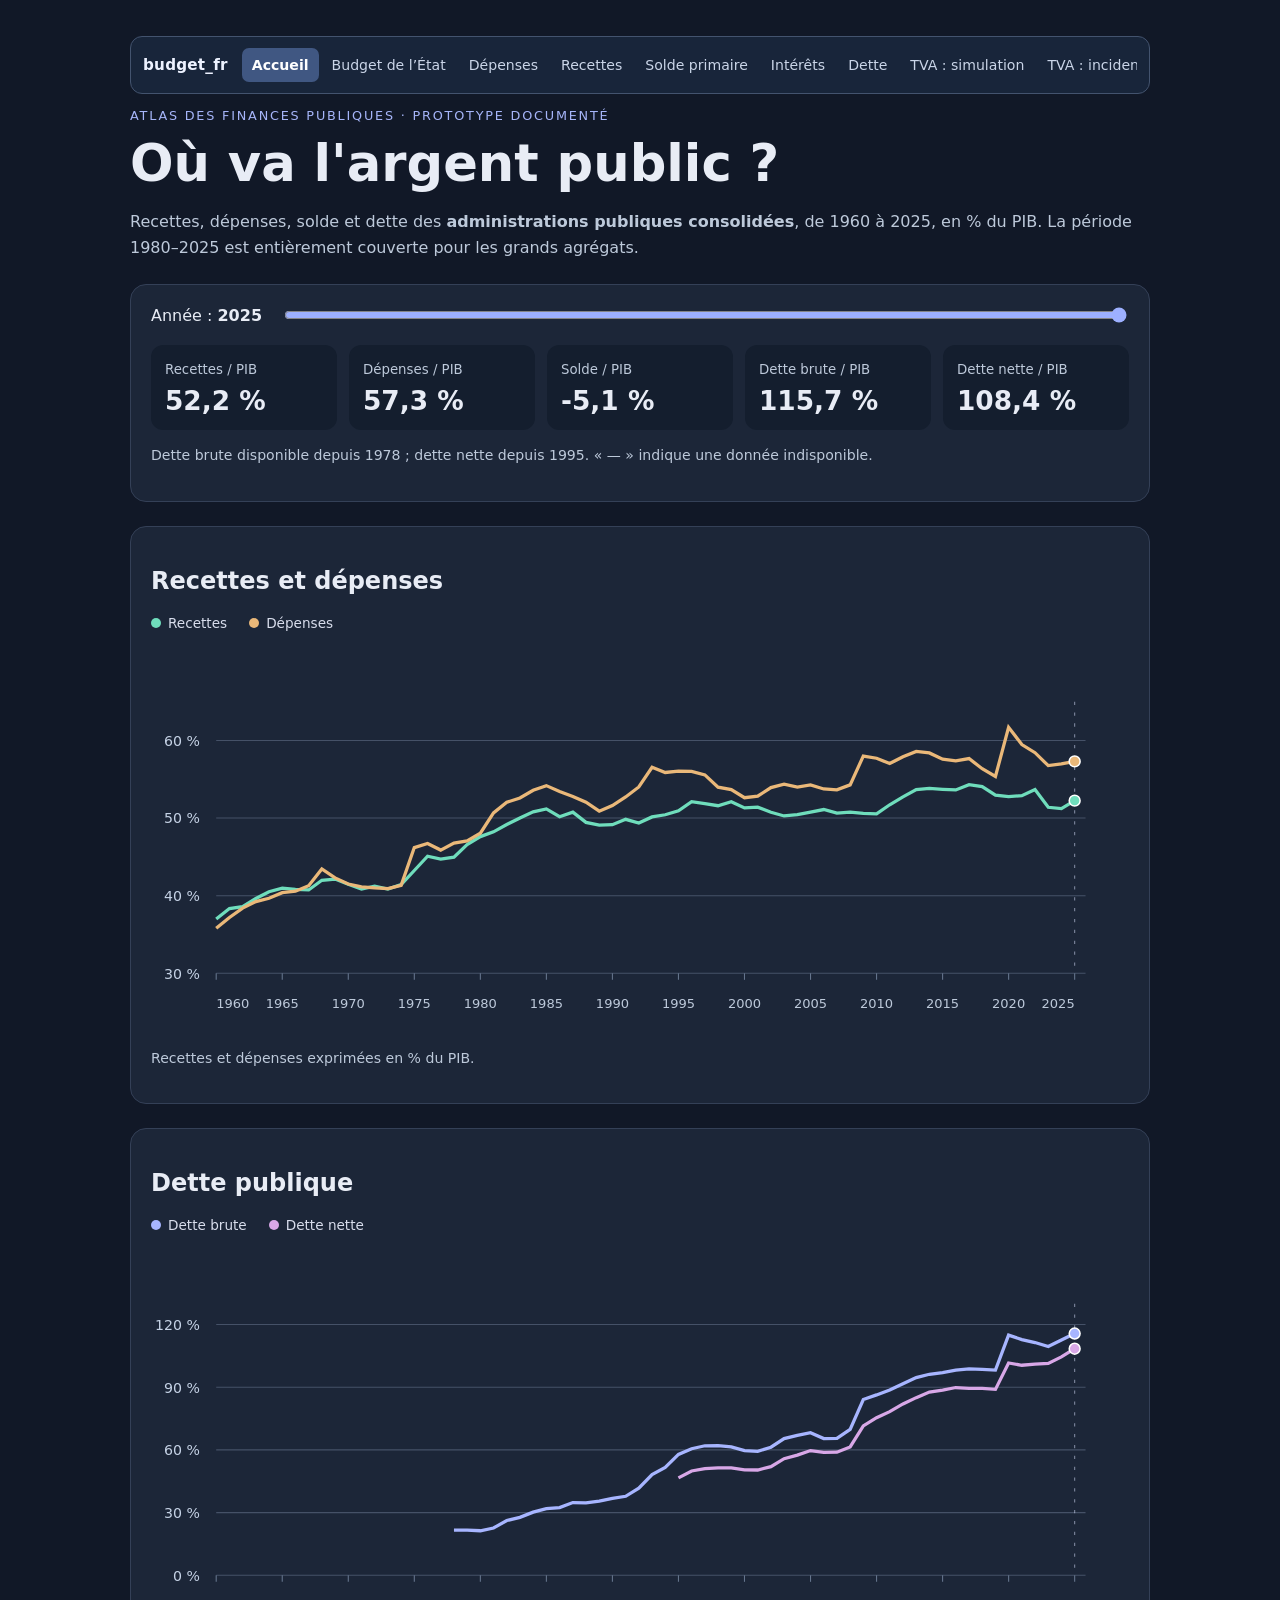
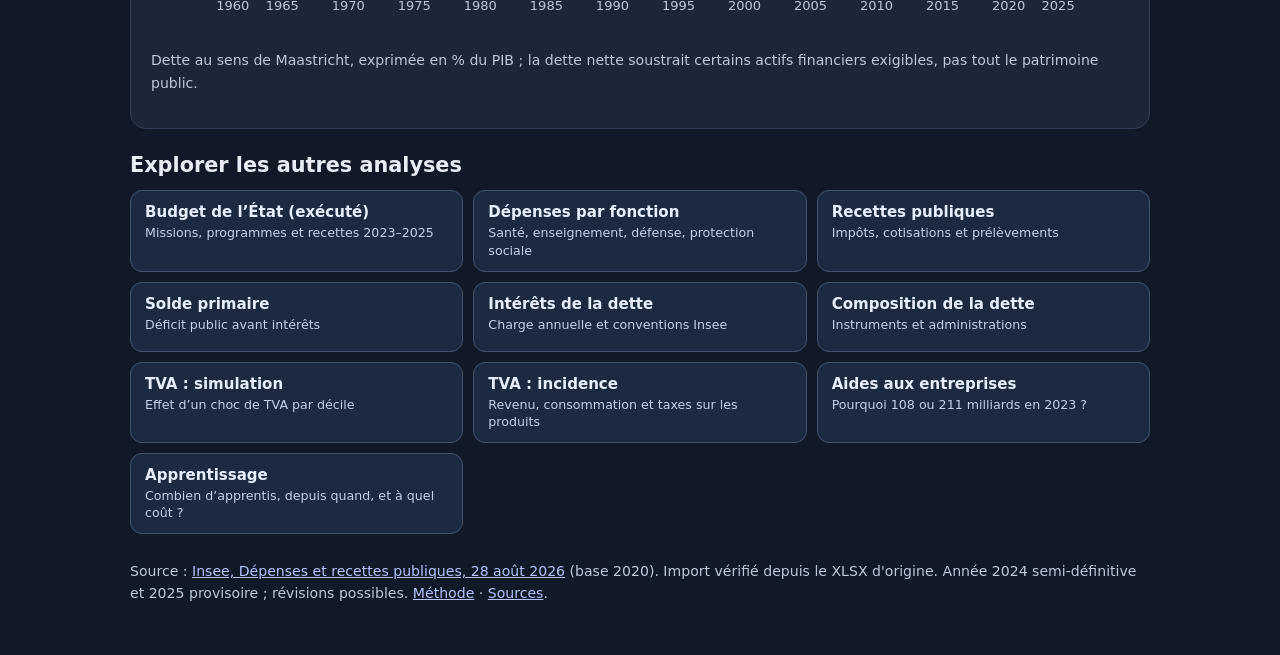
==== commit 0b03148d: "feat(nav): accéder à l’exécution du budget de l’État" ====
--- a/index.html
+++ b/index.html
@@ -15,7 +15,7 @@
 @media(max-width:520px){body{padding:22px 14px}.metrics{grid-template-columns:1fr}}
 </style><link rel="stylesheet" href="/atlas-nav.css">
 </head><body>
-<nav class="atlas-nav" aria-label="Sections de l’atlas"><a class="atlas-nav__brand" href="/">budget_fr</a><div class="atlas-nav__links"><a href="/" aria-current="page">Accueil</a><a href="/fonctions.html">Dépenses</a><a href="/recettes.html">Recettes</a><a href="/solde-primaire.html">Solde primaire</a><a href="/interets.html">Intérêts</a><a href="/dette.html">Dette</a><a href="/tva-justice.html">TVA : simulation</a><a href="/tva-incidence.html">TVA : incidence</a><a href="/aides-entreprises.html">Aides aux entreprises</a><a href="/apprentissage.html">Apprentissage</a></div></nav>
+<nav class="atlas-nav" aria-label="Sections de l’atlas"><a class="atlas-nav__brand" href="/">budget_fr</a><div class="atlas-nav__links"><a href="/" aria-current="page">Accueil</a><a href="/etat.html">Budget de l’État</a><a href="/fonctions.html">Dépenses</a><a href="/recettes.html">Recettes</a><a href="/solde-primaire.html">Solde primaire</a><a href="/interets.html">Intérêts</a><a href="/dette.html">Dette</a><a href="/tva-justice.html">TVA : simulation</a><a href="/tva-incidence.html">TVA : incidence</a><a href="/aides-entreprises.html">Aides aux entreprises</a><a href="/apprentissage.html">Apprentissage</a></div></nav>
 <div class="eyebrow">Atlas des finances publiques · Prototype documenté</div>
 <h1>Où va l'argent public&nbsp;?</h1>
 <p>Recettes, dépenses, solde et dette des <strong>administrations publiques consolidées</strong>, de 1960 à 2025, en % du PIB. La période 1980–2025 est entièrement couverte pour les grands agrégats.</p>
@@ -35,6 +35,7 @@
 <svg id="debt-chart" viewBox="0 0 900 370" role="img" aria-label="Dette publique brute depuis 1978 et dette nette depuis 1995"></svg>
 <p class="foot">Dette au sens de Maastricht, exprimée en % du PIB ; la dette nette soustrait certains actifs financiers exigibles, pas tout le patrimoine public.</p></section>
 <section class="explore-atlas" aria-labelledby="explore-heading"><h2 id="explore-heading">Explorer les autres analyses</h2><div class="atlas-card-grid">
+<a class="atlas-card" href="/etat.html"><strong>Budget de l’État (exécuté)</strong><small>Missions, programmes et recettes 2023–2025</small></a>
 <a class="atlas-card" href="/fonctions.html"><strong>Dépenses par fonction</strong><small>Santé, enseignement, défense, protection sociale</small></a>
 <a class="atlas-card" href="/recettes.html"><strong>Recettes publiques</strong><small>Impôts, cotisations et prélèvements</small></a>
 <a class="atlas-card" href="/solde-primaire.html"><strong>Solde primaire</strong><small>Déficit public avant intérêts</small></a>
